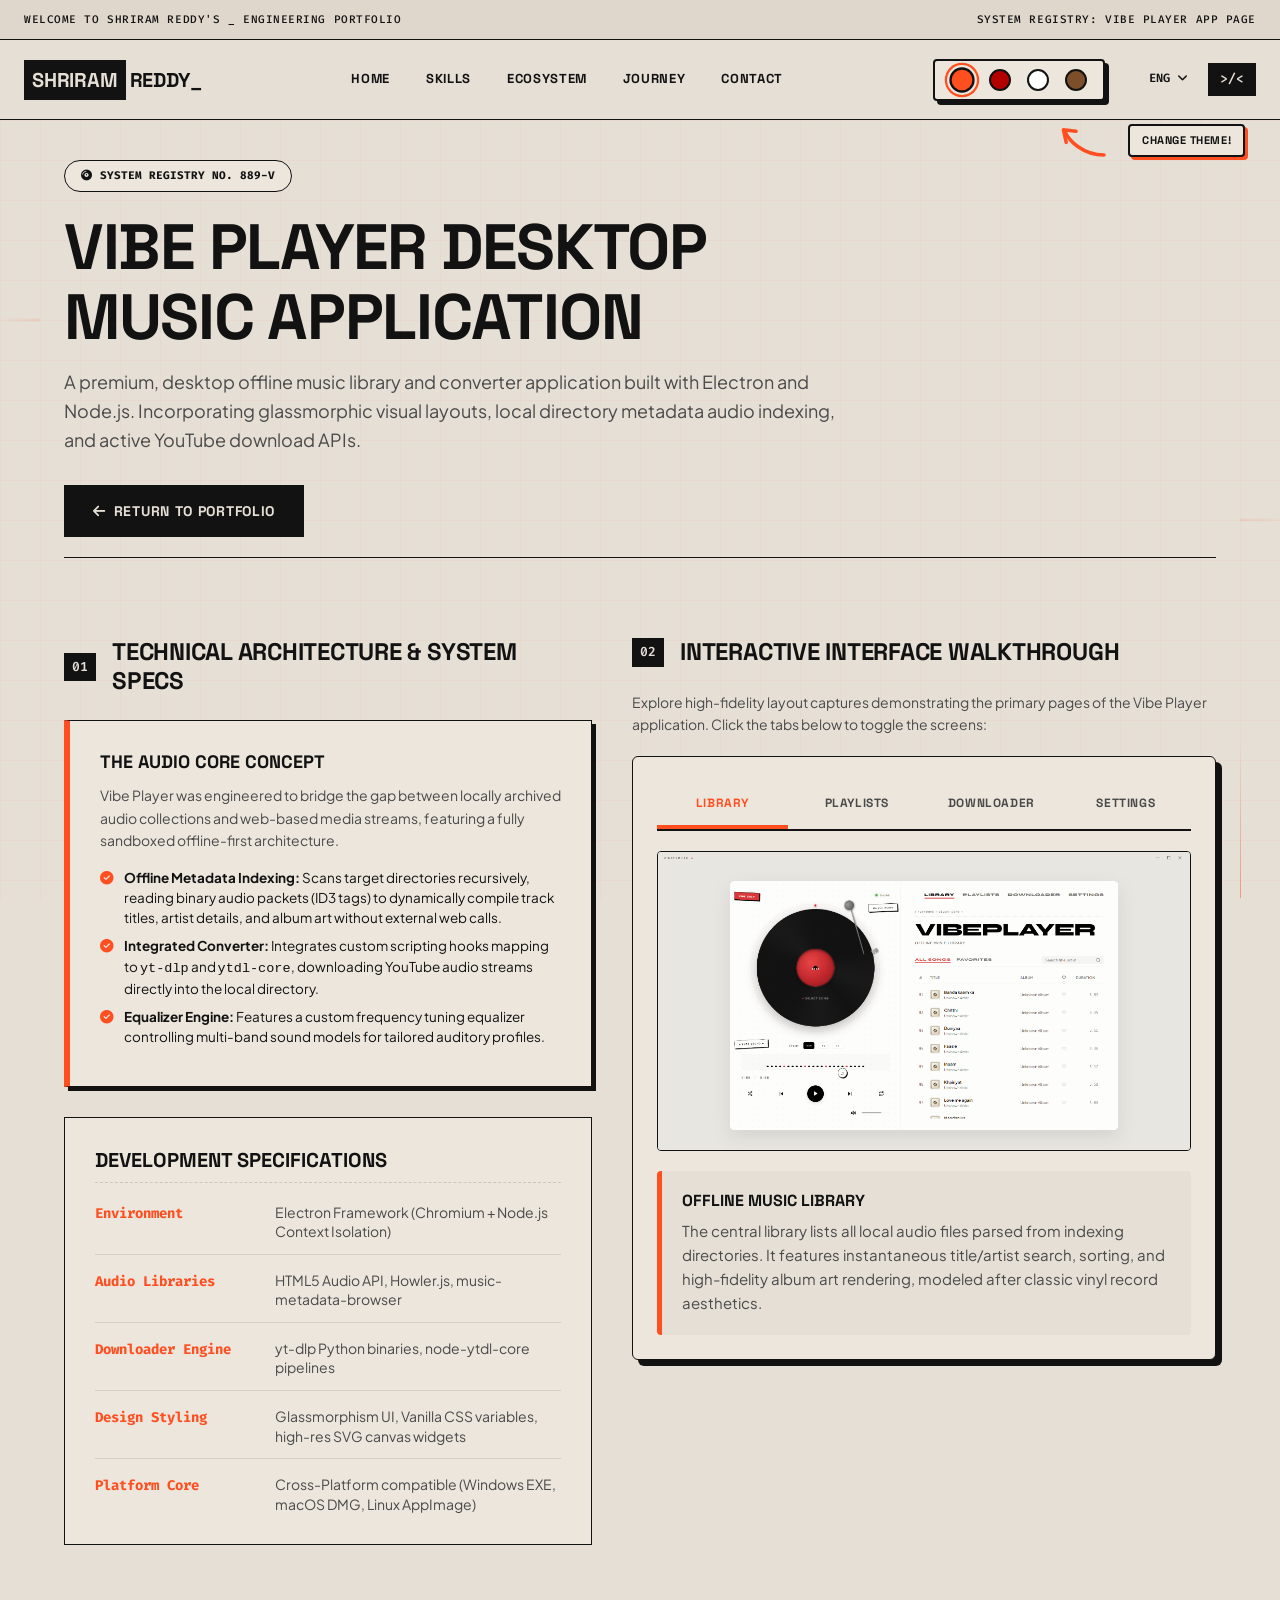
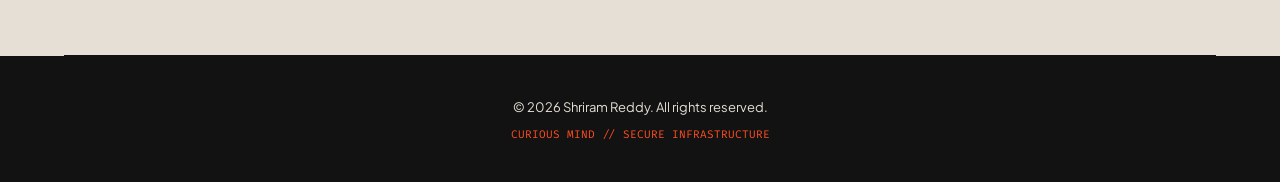
==== vibeplayer.html @ d9432ae5 "Add files via upload" ====
<!DOCTYPE html>
<html lang="en">

<head>
    <meta charset="UTF-8">
    <meta name="viewport" content="width=device-width, initial-scale=1.0">
    <title>Vibe Player Interface &amp; Specs | Shriram Reddy</title>
    <meta name="description"
        content="Interface walkthrough, specifications, and layout screenshots of Vibe Player desktop music application by Shriram Reddy.">
    
    <!-- Fonts -->
    <link rel="preconnect" href="https://fonts.googleapis.com">
    <link rel="preconnect" href="https://fonts.gstatic.com" crossorigin>
    <link
        href="https://fonts.googleapis.com/css2?family=Space+Grotesk:wght@400;500;600;700;800&family=Plus+Jakarta+Sans:wght@300;400;500;600;700;800&family=Fira+Code:wght@400;500;600&display=swap"
        rel="stylesheet">

    <!-- Icons -->
    <link rel="icon" type="image/png" href="images/favicon.png">
    <link rel="stylesheet" href="https://cdnjs.cloudflare.com/ajax/libs/font-awesome/6.4.0/css/all.min.css">

    <!-- Stylesheet -->
    <link rel="stylesheet" href="style.css">

    <style>
        /* Subpage-specific styling override/enhancement */
        .vibe-hero {
            padding: 40px 0 20px 0;
            border-bottom: var(--border-thin);
            text-align: left;
        }

        .vibe-hero-badge {
            display: inline-flex;
            align-items: center;
            gap: 8px;
            font-family: var(--ff-mono);
            font-size: 11px;
            font-weight: 700;
            border: var(--border-thin);
            background-color: var(--bg-card);
            padding: 6px 16px;
            border-radius: 30px;
            margin-bottom: 20px;
        }

        .vibe-hero h1 {
            font-size: 64px;
            line-height: 1.1;
            margin-bottom: 16px;
            letter-spacing: -0.02em;
        }

        .vibe-hero p {
            font-size: 18px;
            max-width: 800px;
            color: var(--text-secondary);
            margin-bottom: 30px;
        }

        .layout-editorial-split {
            display: grid;
            grid-template-columns: 0.95fr 1.05fr;
            gap: 40px;
            align-items: start;
        }

        /* Interactive Showcase Controller */
        .vibe-showcase-card {
            background-color: var(--bg-card);
            border: var(--border-thin);
            padding: 24px;
            box-shadow: 6px 6px 0 var(--border-color);
            margin-bottom: 30px;
            border-radius: 6px;
        }

        .vibe-tabs-container {
            display: flex;
            border-bottom: 2px solid var(--border-color);
            margin-bottom: 20px;
            gap: 4px;
        }

        .vibe-tab-btn {
            flex: 1;
            background: transparent;
            border: none;
            padding: 14px 8px;
            font-family: var(--ff-head);
            font-size: 12px;
            font-weight: 800;
            cursor: pointer;
            text-transform: uppercase;
            color: var(--text-secondary);
            border-bottom: 4px solid transparent;
            transition: var(--transition-fast);
            letter-spacing: 0.05em;
        }

        .vibe-tab-btn:hover {
            color: var(--accent-orange);
        }

        .vibe-tab-btn.active {
            color: var(--accent-orange);
            border-bottom-color: var(--accent-orange);
        }

        .showcase-display {
            border: var(--border-thin);
            overflow: hidden;
            background-color: #121212;
            margin-bottom: 20px;
            border-radius: 4px;
            position: relative;
        }

        .showcase-display img {
            width: 100%;
            height: auto;
            display: block;
            opacity: 1;
            transition: opacity 0.25s ease-in-out;
        }

        .showcase-info {
            font-size: 14px;
            line-height: 1.6;
            background-color: rgba(18, 18, 18, 0.03);
            padding: 20px;
            border-left: 5px solid var(--accent-orange);
            border-radius: 4px;
            min-height: 110px;
        }

        .showcase-info h4 {
            font-size: 16px;
            margin-bottom: 8px;
            color: var(--text-primary);
        }

        .showcase-info p {
            margin: 0;
            color: var(--text-secondary);
        }

        /* Tech Details Block */
        .tech-spec-card {
            background-color: var(--bg-card);
            border: var(--border-thin);
            padding: 30px;
            margin-bottom: 30px;
        }

        .tech-spec-card h3 {
            font-size: 20px;
            margin-bottom: 20px;
            border-bottom: 1px dashed rgba(18, 18, 18, 0.15);
            padding-bottom: 10px;
        }

        .specs-list {
            display: flex;
            flex-direction: column;
            gap: 16px;
        }

        .spec-item {
            display: grid;
            grid-template-columns: 180px 1fr;
            font-size: 14px;
            border-bottom: 1px solid rgba(18, 18, 18, 0.1);
            padding-bottom: 12px;
        }

        .spec-item:last-child {
            border-bottom: none;
            padding-bottom: 0;
        }

        .spec-label {
            font-family: var(--ff-mono);
            font-weight: 700;
            color: var(--accent-orange);
        }

        .spec-value {
            color: var(--text-secondary);
            line-height: 1.4;
        }

        .highlight-card {
            background-color: var(--bg-card);
            border: var(--border-thin);
            padding: 30px;
            border-left: 6px solid var(--accent-orange);
            box-shadow: 4px 4px 0 var(--border-color);
        }

        .highlight-card h4 {
            font-size: 18px;
            margin-bottom: 12px;
            color: var(--text-primary);
        }

        .highlight-card p {
            font-size: 14px;
            line-height: 1.6;
            margin-bottom: 16px;
        }

        .highlight-card ul {
            list-style-type: none;
            padding-left: 0;
        }

        .highlight-card li {
            margin-bottom: 8px;
            font-size: 13.5px;
            display: flex;
            align-items: flex-start;
            gap: 10px;
            line-height: 1.5;
        }

        .highlight-card li i {
            color: var(--accent-orange);
            margin-top: 4px;
        }

        @media (max-width: 992px) {
            .layout-editorial-split {
                grid-template-columns: 1fr;
                gap: 30px;
            }
            .vibe-hero h1 {
                font-size: 44px;
            }
        }
    </style>
</head>

<body class="neo-brutalist">

    <!-- Grid Data Pipelines Canvas -->
    <canvas id="gridPipelines"></canvas>

    <!-- Top Coordinates & Welcome Bar -->
    <div class="top-info-bar">
        <span class="info-welcome">WELCOME TO SHRIRAM REDDY'S _ ENGINEERING PORTFOLIO</span>
        <span class="info-contact">SYSTEM REGISTRY: VIBE PLAYER APP PAGE</span>
    </div>

    <!-- Main Navigation Header -->
    <header class="neo-header">
        <div class="header-inner">
            <a href="index.html#hero" class="brand-logo">
                <span class="logo-box">SHRIRAM</span><span>REDDY_</span>
            </a>

            <nav class="neo-nav" id="navMenu">
                <ul>
                    <li><a href="index.html#hero" class="nav-item">HOME</a></li>
                    <li><a href="index.html#skills" class="nav-item">SKILLS</a></li>
                    <li><a href="index.html#projects" class="nav-item active">ECOSYSTEM</a></li>
                    <li><a href="index.html#journey" class="nav-item">JOURNEY</a></li>
                    <li><a href="index.html#contact" class="nav-item">CONTACT</a></li>
                </ul>
            </nav>

            <div class="header-right-meta">
                <div class="theme-switcher-hint">
                    <svg class="hint-arrow" viewBox="0 0 50 30" fill="none" stroke="currentColor" stroke-width="2.5" stroke-linecap="round" stroke-linejoin="round">
                        <path d="M40 25 C 25 25, 15 15, 12 8" />
                        <path d="M20 8 L11 7 L13 16" />
                    </svg>
                    <div class="hint-box">Change Theme!</div>
                </div>
                <div class="theme-switcher">
                    <button class="theme-btn theme-btn-orange active" data-theme="orange" title="Orange Theme"></button>
                    <button class="theme-btn theme-btn-red" data-theme="red" title="Red Theme"></button>
                    <button class="theme-btn theme-btn-white" data-theme="white" title="Monochrome Theme"></button>
                    <button class="theme-btn theme-btn-brown" data-theme="brown" title="Coffee Brown Theme"></button>
                </div>
                <span class="meta-lang">ENG <i class="fa-solid fa-angle-down"></i></span>
                <span class="meta-code-symbol">&gt;/<span class="cursor-blink">&lt;</span></span>
            </div>

            <button class="nav-hamburger" id="navToggle" aria-label="Toggle Navigation Menu">
                <span class="burger-bar"></span>
                <span class="burger-bar"></span>
                <span class="burger-bar"></span>
            </button>
        </div>
    </header>

    <!-- Main Content Container -->
    <main class="page-container">

        <!-- Vibe Player Header Section -->
        <section class="vibe-hero scroll-reveal visible">
            <div class="vibe-hero-badge">
                <i class="fa-solid fa-compact-disc"></i> SYSTEM REGISTRY NO. 889-V
            </div>
            <h1>Vibe Player Desktop<br>Music Application</h1>
            <p>A premium, desktop offline music library and converter application built with Electron and Node.js. Incorporating glassmorphic visual layouts, local directory metadata audio indexing, and active YouTube download APIs.</p>
            <a href="index.html#projects" class="btn-neo btn-black"><i class="fa-solid fa-arrow-left"></i> Return to Portfolio</a>
        </section>

        <!-- Main Content Layout Split -->
        <div class="section-box scroll-reveal">
            <div class="layout-editorial-split">
                
                <!-- Left Column: Explanations & Tech Specs -->
                <div class="vibe-details-left">
                    <div class="section-badge-header" style="margin-bottom: 24px;">
                        <span class="badge-num">01</span>
                        <h2>Technical Architecture &amp; System Specs</h2>
                    </div>
                    
                    <div class="highlight-card" style="margin-bottom: 30px;">
                        <h4>The Audio Core Concept</h4>
                        <p>Vibe Player was engineered to bridge the gap between locally archived audio collections and web-based media streams, featuring a fully sandboxed offline-first architecture.</p>
                        
                        <ul>
                            <li>
                                <i class="fa-solid fa-circle-check"></i>
                                <div>
                                    <strong>Offline Metadata Indexing:</strong> Scans target directories recursively, reading binary audio packets (ID3 tags) to dynamically compile track titles, artist details, and album art without external web calls.
                                </div>
                            </li>
                            <li>
                                <i class="fa-solid fa-circle-check"></i>
                                <div>
                                    <strong>Integrated Converter:</strong> Integrates custom scripting hooks mapping to <code>yt-dlp</code> and <code>ytdl-core</code>, downloading YouTube audio streams directly into the local directory.
                                </div>
                            </li>
                            <li>
                                <i class="fa-solid fa-circle-check"></i>
                                <div>
                                    <strong>Equalizer Engine:</strong> Features a custom frequency tuning equalizer controlling multi-band sound models for tailored auditory profiles.
                                </div>
                            </li>
                        </ul>
                    </div>

                    <div class="tech-spec-card">
                        <h3>Development Specifications</h3>
                        <div class="specs-list">
                            <div class="spec-item">
                                <span class="spec-label">Environment</span>
                                <span class="spec-value">Electron Framework (Chromium + Node.js Context Isolation)</span>
                            </div>
                            <div class="spec-item">
                                <span class="spec-label">Audio Libraries</span>
                                <span class="spec-value">HTML5 Audio API, Howler.js, music-metadata-browser</span>
                            </div>
                            <div class="spec-item">
                                <span class="spec-label">Downloader Engine</span>
                                <span class="spec-value">yt-dlp Python binaries, node-ytdl-core pipelines</span>
                            </div>
                            <div class="spec-item">
                                <span class="spec-label">Design Styling</span>
                                <span class="spec-value">Glassmorphism UI, Vanilla CSS variables, high-res SVG canvas widgets</span>
                            </div>
                            <div class="spec-item">
                                <span class="spec-label">Platform Core</span>
                                <span class="spec-value">Cross-Platform compatible (Windows EXE, macOS DMG, Linux AppImage)</span>
                            </div>
                        </div>
                    </div>
                </div>

                <!-- Right Column: Interactive App Interface Showcase -->
                <div class="vibe-details-right">
                    <div class="section-badge-header" style="margin-bottom: 24px;">
                        <span class="badge-num">02</span>
                        <h2>Interactive Interface Walkthrough</h2>
                    </div>

                    <p style="margin-bottom: 20px; font-size: 14px;">Explore high-fidelity layout captures demonstrating the primary pages of the Vibe Player application. Click the tabs below to toggle the screens:</p>

                    <!-- Interactive Showcase Box -->
                    <div class="vibe-showcase-card">
                        <!-- Navigation Tabs -->
                        <div class="vibe-tabs-container" id="showcaseTabs">
                            <button class="vibe-tab-btn active" data-target="library">Library</button>
                            <button class="vibe-tab-btn" data-target="playlists">Playlists</button>
                            <button class="vibe-tab-btn" data-target="downloader">Downloader</button>
                            <button class="vibe-tab-btn" data-target="settings">Settings</button>
                        </div>

                        <!-- Image display screen -->
                        <div class="showcase-display">
                            <img id="showcaseImage" src="images/vibe_library.png" alt="Vibe Player Library Screen">
                        </div>

                        <!-- Caption details block -->
                        <div class="showcase-info" id="showcaseCaption">
                            <h4>Offline Music Library</h4>
                            <p>The central library lists all local audio files parsed from indexing directories. It features instantaneous title/artist search, sorting, and high-fidelity album art rendering, modeled after classic vinyl record aesthetics.</p>
                        </div>
                    </div>
                </div>

            </div>
        </div>

    </main>

    <!-- Footer -->
    <footer class="neo-footer">
        <div class="footer-inner">
            <p>&copy; 2026 Shriram Reddy. All rights reserved.</p>
            <p class="footer-motto">CURIOUS MIND // SECURE INFRASTRUCTURE</p>
        </div>
    </footer>

    <!-- Custom Follow-Along Cursor -->
    <div class="custom-cursor-circle" id="customCursorCircle">
        <div class="cursor-circle-inner"></div>
    </div>
    <div class="custom-cursor-dot" id="customCursorDot">
        <div class="cursor-dot-inner"></div>
    </div>

    <!-- Custom Script -->
    <script src="script.js"></script>

    <!-- Page Specific Script for Interactive Showcase -->
    <script>
        document.addEventListener("DOMContentLoaded", () => {
            const tabs = document.querySelectorAll(".vibe-tab-btn");
            const displayImg = document.getElementById("showcaseImage");
            const captionBox = document.getElementById("showcaseCaption");

            // Dataset mapping tabs to images and detailed textual captions
            const tabData = {
                library: {
                    src: "images/vibe_library.png",
                    title: "Offline Music Library",
                    text: "The central library lists all local audio files parsed from indexing directories. It features instantaneous title/artist search, sorting, and high-fidelity album art rendering, modeled after classic vinyl record aesthetics."
                },
                playlists: {
                    src: "images/vibe_playlists.png",
                    title: "Custom Compilations",
                    text: "Custom compilations section allows users to create, modify, and manage custom audio sequences. Perfect for grouping tracks locally without copying files on disk."
                },
                downloader: {
                    src: "images/vibe_downloader.png",
                    title: "YouTube Converter Downloader",
                    text: "The integrated YouTube converter downloads remote media streams directly via local backend scripts (running yt-dlp or ytdl-core hooks). It downloads audio files in high quality and automatically parses tags."
                },
                settings: {
                    src: "images/vibe_settings.png",
                    title: "Preferences & controls",
                    text: "Preferences page lets the user customize the visual player accent colors (red, green, cyan, orange, purple, dark) and tune audio frequency bands with a built-in sound engine equalizer (flat, bass boost, treble boost, vocal boost, electronic)."
                }
            };

            tabs.forEach(tab => {
                tab.addEventListener("click", () => {
                    const target = tab.getAttribute("data-target");
                    if (!tabData[target]) return;

                    // Update active button state
                    tabs.forEach(t => t.classList.remove("active"));
                    tab.classList.add("active");

                    // Fade out transition
                    displayImg.style.opacity = "0.1";

                    setTimeout(() => {
                        // Change image source and update caption content
                        displayImg.src = tabData[target].src;
                        displayImg.alt = `Vibe Player ${tabData[target].title} Screen`;
                        captionBox.innerHTML = `
                            <h4>${tabData[target].title}</h4>
                            <p>${tabData[target].text}</p>
                        `;
                        // Fade in transition
                        displayImg.style.opacity = "1";
                    }, 250);
                });
            });
        });
    </script>
</body>

</html>
---- style.css ----
/* ==========================================
   NEO-BRUTALIST VARIABLES & GLOBAL DEFAULTS
   ========================================== */
:root {
    --bg-base: #e6dfd5;
    --bg-card: #ece6dc;
    --bg-dark: #121212;
    --bg-terminal: #16181b;

    --text-primary: #121212;
    --text-secondary: #4a4a4a;
    --text-muted: #767676;
    --text-white: #f8f9fa;

    --accent-orange: #ff4e20;
    --accent-orange-hover: #e03b0f;
    --border-color: #121212;
    --border-thick: 2px solid var(--border-color);
    --border-thin: 1px solid var(--border-color);
    --grid-color: rgba(255, 78, 32, 0.04);

    --ff-head: 'Space Grotesk', sans-serif;
    --ff-mono: 'Fira Code', monospace;
    --ff-body: 'Plus Jakarta Sans', sans-serif;

    --transition-fast: 0.15s ease-out;
    --transition-smooth: 0.35s cubic-bezier(0.16, 1, 0.3, 1);
}

/* ==========================================
   THEME PALETTE OVERRIDES
   ========================================== */
/* Red Theme */
body.theme-red {
    --bg-base: #E5E5E5;
    --bg-card: #f0f0f0;
    --accent-orange: #b30000;
    --accent-orange-hover: #800000;
    --grid-color: rgba(179, 0, 0, 0.06);
}

/* White Theme (Monochrome) */
body.theme-white {
    --bg-base: #ffffff;
    --bg-card: #ffffff;
    --text-primary: #000000;
    --text-secondary: #1a1a1a;
    --text-muted: #666666;
    --accent-orange: #000000;
    --accent-orange-hover: #333333;
    --border-color: #000000;
    --grid-color: rgba(0, 0, 0, 0.05);
}

/* Brown Theme (Coffee Brown) */
body.theme-brown {
    --bg-base: #e6dfd5;
    --bg-card: #ece6dc;
    --accent-orange: #7d4e2a;
    --accent-orange-hover: #5c391e;
    --grid-color: rgba(125, 78, 42, 0.05);
}

* {
    margin: 0;
    padding: 0;
    box-sizing: border-box;
}

ul,
ol {
    list-style: none;
}

html {
    scroll-behavior: smooth;
    scroll-padding-top: 130px;
    background-color: var(--bg-base);
}

body {
    background-color: var(--bg-base);
    background-image:
        linear-gradient(var(--grid-color) 1px, transparent 1px),
        linear-gradient(90deg, var(--grid-color) 1px, transparent 1px);
    background-size: 40px 40px;
    background-attachment: fixed;
    color: var(--text-primary);
    font-family: var(--ff-body);
    line-height: 1.6;
    overflow-x: hidden;
    position: relative;
    isolation: isolate;
    /* Force canvas z-index -1 to render above body background */
}

/* Scrollbar styling matching the print aesthetic */
::-webkit-scrollbar {
    width: 8px;
    height: 8px;
}

::-webkit-scrollbar-track {
    background: var(--bg-base);
    border-left: var(--border-thin);
}

::-webkit-scrollbar-thumb {
    background: var(--border-color);
}

::-webkit-scrollbar-thumb:hover {
    background: var(--accent-orange);
}

/* Common Typography */
h1,
h2,
h3,
h4,
h5,
h6 {
    font-family: var(--ff-head);
    font-weight: 700;
    color: var(--text-primary);
    line-height: 1.2;
    text-transform: uppercase;
}

p {
    color: var(--text-secondary);
    font-size: 15px;
}

a {
    color: var(--text-primary);
    text-decoration: none;
    transition: var(--transition-fast);
}

/* ==========================================
   TOP INFO BAR & VERTICAL RIGHT SIDEBAR
   ========================================== */
.top-info-bar {
    width: 100%;
    height: 40px;
    background-color: #dfd7cc;
    border-bottom: var(--border-thin);
    display: flex;
    justify-content: space-between;
    align-items: center;
    padding: 0 24px;
    font-family: var(--ff-mono);
    font-size: 11px;
    font-weight: 500;
    letter-spacing: 0.05em;
    color: var(--text-primary);
    z-index: 1010;
}

/* Horizontal scrolling marquee banner inside hero */
.hero-marquee-banner {
    width: 100%;
    box-sizing: border-box;
    overflow: hidden;
    background-color: var(--bg-dark);
    color: #e6dfd5;
    border-top: var(--border-thin);
    border-bottom: var(--border-thin);
    padding: 14px 0;
    margin: 20px 0;
    display: flex;
    user-select: none;
}

.hero-marquee-track {
    display: flex;
    gap: 30px;
    animation: scroll-left 25s linear infinite;
    white-space: nowrap;
    min-width: 100%;
}

.hero-marquee-track span {
    font-family: var(--ff-mono);
    font-size: 11px;
    font-weight: 600;
    letter-spacing: 0.15em;
}

.hero-marquee-track .divider {
    color: var(--accent-orange);
    margin: 0 10px;
}

@keyframes scroll-left {
    0% {
        transform: translateX(0);
    }

    100% {
        transform: translateX(-50%);
    }
}

/* ==========================================
   MAIN NAVIGATION HEADER
   ========================================== */
.neo-header {
    position: sticky;
    top: 0;
    left: 0;
    width: 100%;
    height: 80px;
    background-color: var(--bg-base);
    border-bottom: var(--border-thin);
    z-index: 1000;
}

.header-inner {
    max-width: 1300px;
    height: 100%;
    margin: 0 auto;
    padding: 0 24px;
    display: flex;
    justify-content: space-between;
    align-items: center;
}

.brand-logo {
    display: flex;
    align-items: center;
    font-family: var(--ff-head);
    font-size: 20px;
    font-weight: 800;
    letter-spacing: -0.01em;
}

.logo-box {
    background-color: var(--bg-dark);
    color: var(--bg-base);
    padding: 4px 8px;
    margin-right: 4px;
    font-weight: 900;
}

.neo-nav ul {
    display: flex;
    gap: 4px;
    height: 100%;
}

.nav-item {
    font-family: var(--ff-head);
    font-weight: 700;
    font-size: 13px;
    letter-spacing: 0.05em;
    padding: 29px 16px;
    color: var(--text-primary);
    position: relative;
    display: inline-block;
}

.nav-item:hover,
.nav-item.active {
    color: var(--accent-orange);
}

/* Block indicator on active link matching CTA styling */
.nav-item::after {
    content: '';
    position: absolute;
    bottom: -1px;
    left: 16px;
    right: 16px;
    height: 4px;
    background-color: var(--accent-orange);
    transform: scaleX(0);
    transition: transform var(--transition-fast);
}

.nav-item.active::after,
.nav-item:hover::after {
    transform: scaleX(1);
}

.header-right-meta {
    position: relative;
    display: flex;
    align-items: center;
    gap: 20px;
    font-family: var(--ff-mono);
    font-size: 12px;
    font-weight: 600;
}

.theme-switcher-hint {
    position: absolute;
    top: 60px;
    left: 115px;
    display: flex;
    align-items: center;
    gap: 10px;
    pointer-events: none;
    transform-origin: left center;
    animation: hintFloat 1.8s ease-in-out infinite alternate;
    z-index: 1001;
    white-space: nowrap;
}

.hint-arrow {
    width: 70px;
    height: 44px;
    color: var(--accent-orange);
    flex-shrink: 0;
}

.hint-box {
    background-color: var(--bg-card);
    border: 2px solid var(--border-color);
    padding: 6px 12px;
    font-family: var(--ff-head);
    font-size: 11px;
    font-weight: 800;
    color: var(--text-primary);
    box-shadow: 3px 3px 0 var(--accent-orange);
    text-transform: uppercase;
    letter-spacing: 0.05em;
    border-radius: 4px;
}

@keyframes hintFloat {
    0% {
        transform: translateY(0) rotate(-3deg);
    }

    100% {
        transform: translateY(4px) rotate(1deg);
    }
}

.meta-lang {
    cursor: pointer;
    border-bottom: 1px solid transparent;
}

.meta-lang:hover {
    border-color: var(--border-color);
}

.meta-code-symbol {
    background-color: var(--bg-dark);
    color: var(--bg-base);
    padding: 6px 12px;
    font-size: 13px;
}

.cursor-blink {
    animation: blink 1.2s step-end infinite;
}

@keyframes blink {

    from,
    to {
        opacity: 1;
    }

    50% {
        opacity: 0;
    }
}

.nav-hamburger {
    display: none;
    flex-direction: column;
    justify-content: space-between;
    width: 24px;
    height: 16px;
    background: transparent;
    border: none;
    cursor: pointer;
}

.burger-bar {
    width: 100%;
    height: 2px;
    background-color: var(--text-primary);
    transition: var(--transition-fast);
}

/* ==========================================
   NEO-BRUTALIST BUTTONS & LAYOUT CORES
   ========================================== */
.btn-neo {
    display: inline-flex;
    align-items: center;
    justify-content: center;
    gap: 8px;
    padding: 14px 28px;
    font-family: var(--ff-head);
    font-weight: 800;
    font-size: 14px;
    text-transform: uppercase;
    letter-spacing: 0.05em;
    cursor: pointer;
    border: var(--border-thin);
    transition: transform var(--transition-fast), box-shadow var(--transition-fast);
}

.btn-orange {
    background-color: var(--accent-orange);
    color: var(--bg-base);
}

.btn-orange:hover {
    background-color: var(--bg-base);
    color: var(--text-primary);
    transform: translate(-3px, -3px);
    box-shadow: 4px 4px 0 var(--border-color);
}

.btn-black {
    background-color: var(--bg-dark);
    color: var(--bg-base);
}

.btn-black:hover {
    background-color: var(--bg-base);
    color: var(--text-primary);
    transform: translate(-3px, -3px);
    box-shadow: 4px 4px 0 var(--border-color);
}

.btn-block {
    width: 100%;
}

.page-container {
    max-width: 1200px;
    margin: 0 auto;
    padding: 0 24px;
    background-color: var(--bg-base);
    background-image:
        linear-gradient(var(--grid-color) 1px, transparent 1px),
        linear-gradient(90deg, var(--grid-color) 1px, transparent 1px);
    background-size: 40px 40px;
    background-attachment: fixed;
    position: relative;
    z-index: 1;
}

/* Sections */
.section-box {
    padding: 80px 0;
    border-bottom: var(--border-thin);
}

.section-badge-header {
    display: flex;
    align-items: center;
    gap: 16px;
    margin-bottom: 48px;
}

.badge-num {
    font-family: var(--ff-mono);
    font-size: 13px;
    font-weight: 600;
    background-color: var(--bg-dark);
    color: var(--bg-base);
    padding: 4px 8px;
}

.section-badge-header h2 {
    font-size: 24px;
    letter-spacing: -0.01em;
}

/* Scroll reveal utility classes */
.scroll-reveal {
    opacity: 0;
    transform: translateY(20px);
    transition: opacity 0.6s ease, transform 0.6s var(--transition-smooth);
}

.scroll-reveal.visible {
    opacity: 1;
    transform: translateY(0);
}

/* ==========================================
   HERO GRID LAYOUT SECTION
   ========================================== */
.hero-centered-section {
    display: flex;
    flex-direction: column;
    align-items: center;
    justify-content: center;
    text-align: center;
    border-bottom: var(--border-thin);
    padding: 40px 0 60px 0;
    position: relative;
    /* needed for absolute avatar positioning */
}

/* Hero Avatar Sticker — floats freely at bottom-left, above the marquee */
.hero-avatar-frame {
    position: absolute;
    left: -15px;
    bottom: 240px;
    /* sits above the marquee black strip */
    width: 350px;
    height: 300px;
    border: none;
    background-color: transparent;
    overflow: visible;
    z-index: 10;
    animation: avatarFloat 3s ease-in-out infinite alternate;
    filter: drop-shadow(2px 8px 12px rgba(0, 0, 0, 0.18));
}

.hero-avatar-img {
    width: 100%;
    height: 90%;
    object-fit: contain;
    display: block;
}

@keyframes avatarFloat {
    0% {
        transform: translateY(0px);
    }

    100% {
        transform: translateY(-8px);
    }
}



.hero-status-pill {
    display: inline-flex;
    align-items: center;
    gap: 8px;
    font-family: var(--ff-mono);
    font-size: 11px;
    font-weight: 700;
    border: var(--border-thin);
    background-color: var(--bg-card);
    padding: 6px 16px;
    border-radius: 30px;
    /* Rounded capsule tags */
    letter-spacing: 0.05em;
    color: var(--text-primary);
}

.status-dot-green {
    display: inline-block;
    width: 8px;
    height: 8px;
    border-radius: 50%;
    background-color: #28a745;
    animation: dotPulse 1.8s infinite;
}

@keyframes dotPulse {
    0% {
        transform: scale(0.95);
        opacity: 0.7;
    }

    50% {
        transform: scale(1.2);
        opacity: 1;
        box-shadow: 0 0 8px #28a745;
    }

    100% {
        transform: scale(0.95);
        opacity: 0.7;
    }
}

.hero-subtitle-tag {
    font-family: var(--ff-mono);
    font-size: 12px;
    font-weight: 600;
    letter-spacing: 0.15em;
    color: var(--text-muted);
    margin: 24px 0 16px 0;
}

.hero-name-title {
    font-family: var(--ff-head);
    font-size: 166px;
    font-weight: 800;
    line-height: 1.0;
    letter-spacing: -0.03em;
    color: var(--bg-dark);
    margin-bottom: 24px;
    text-transform: none;
    /* Keep natural casing from mockup */
}

.hero-core-paragraph {
    font-size: 20px;
    line-height: 1.5;
    color: var(--text-secondary);
    max-width: 720px;
    margin: 0 auto 36px auto;
    font-weight: 400;
}

.highlight-bold {
    font-weight: 700;
    color: var(--text-primary);
}

.highlight-italic {
    font-style: italic;
    color: var(--text-muted);
}

.hero-action-buttons {
    display: flex;
    justify-content: center;
    gap: 16px;
    margin-bottom: 32px;
}

/* Style action buttons to have capsule curves matching the mockup style */
.hero-action-buttons .btn-neo {
    border-radius: 30px;
}

.hero-social-circles {
    display: flex;
    justify-content: center;
    gap: 12px;
    margin-bottom: 24px;
}

.social-circle-btn {
    width: 44px;
    height: 44px;
    border-radius: 50%;
    border: var(--border-thin);
    background-color: var(--bg-card);
    color: var(--text-secondary);
    display: flex;
    align-items: center;
    justify-content: center;
    font-size: 16px;
    transition: transform var(--transition-fast), background-color var(--transition-fast), color var(--transition-fast), box-shadow var(--transition-fast);
}

.social-circle-btn:hover {
    transform: translateY(-3px);
    background-color: var(--bg-dark);
    color: var(--bg-base);
    box-shadow: 4px 4px 0 var(--accent-orange);
}

/* Bottom Stats Panel */
.hero-bottom-stats {
    width: 100%;
    display: grid;
    grid-template-columns: repeat(3, 1fr);
    border-top: var(--border-thin);
    margin-top: 40px;
    padding-top: 30px;
}

.stat-box {
    display: flex;
    flex-direction: column;
    padding: 10px 20px;
}

.stat-box.border-left {
    border-left: var(--border-thin);
}

.stat-number {
    font-family: var(--ff-mono);
    font-size: 40px;
    font-weight: 400;
    line-height: 1;
    color: var(--border-color);
}

.stat-label {
    font-family: var(--ff-head);
    font-size: 13px;
    font-weight: 700;
    color: var(--accent-orange);
    margin-top: 8px;
    text-transform: uppercase;
}

/* ==========================================
   SECTION 1: PROFILE EDITORIAL
   ========================================== */
.profile-layout-grid {
    display: grid;
    grid-template-columns: 1.2fr 0.8fr;
    gap: 40px;
}

.editorial-headline {
    font-size: 24px;
    margin-bottom: 16px;
    color: var(--text-primary);
}

.editorial-text {
    font-size: 16px;
    line-height: 1.7;
    margin-bottom: 40px;
}

.core-pillars-grid {
    display: grid;
    grid-template-columns: repeat(3, 1fr);
    gap: 20px;
}

.pillar-block {
    background-color: var(--bg-card);
    border: var(--border-thin);
    padding: 24px 20px;
}

.pillar-num {
    font-family: var(--ff-mono);
    font-size: 13px;
    color: var(--accent-orange);
    font-weight: 700;
    margin-bottom: 8px;
}

.pillar-block h4 {
    font-size: 15px;
    margin-bottom: 8px;
}

.pillar-block p {
    font-size: 12px;
    line-height: 1.5;
}

.editorial-profile-sidebar {
    background-color: var(--bg-card);
    border: var(--border-thin);
    padding: 30px;
    display: flex;
    flex-direction: column;
    align-items: center;
}

.sidebar-image-frame {
    width: 100%;
    aspect-ratio: 1 / 1;
    border: var(--border-thin);
    overflow: hidden;
    margin-bottom: 24px;
}

.sidebar-bio-img {
    width: 100%;
    height: 100%;
    object-fit: cover;
    filter: grayscale(0.2) contrast(1.05);
}

.profile-meta-sheet {
    width: 100%;
    margin-bottom: 24px;
}

.meta-row {
    display: flex;
    justify-content: space-between;
    padding: 10px 0;
    border-bottom: 1px dashed rgba(18, 18, 18, 0.15);
    font-size: 13px;
}

.meta-row:last-child {
    border-bottom: none;
}

.meta-row .m-label {
    font-family: var(--ff-mono);
    font-size: 10px;
    color: var(--text-muted);
}

.meta-row .m-value {
    font-weight: 600;
}

.editorial-quote-box {
    border-top: var(--border-thin);
    padding-top: 20px;
    width: 100%;
    text-align: center;
}

.editorial-quote {
    font-size: 13px;
    font-style: italic;
    color: var(--text-secondary);
}

/* ==========================================
   SECTION 2: PROJECTS ECOSYSTEM
   ========================================== */
.ecosystem-projects-grid {
    display: grid;
    grid-template-columns: repeat(2, 1fr);
    gap: 30px;
}

.neo-project-card {
    background-color: var(--bg-card);
    border: var(--border-thin);
    padding: 30px;
    display: flex;
    flex-direction: column;
    position: relative;
    transition: transform var(--transition-fast), box-shadow var(--transition-fast);
}

.neo-project-card:hover {
    transform: translate(-4px, -4px);
    box-shadow: 6px 6px 0 var(--border-color);
}

.card-full-span {
    grid-column: span 2;
}

.project-header-row {
    display: flex;
    justify-content: space-between;
    align-items: center;
    margin-bottom: 16px;
}

.project-id {
    font-family: var(--ff-mono);
    font-size: 11px;
    color: var(--text-muted);
}

.project-badge-tag {
    font-family: var(--ff-head);
    font-size: 10px;
    font-weight: 700;
    padding: 3px 10px;
    border: var(--border-thin);
    text-transform: uppercase;
}

.project-badge-tag.orange-bg {
    background-color: var(--accent-orange);
    color: var(--bg-base);
}

.project-badge-tag.black-bg {
    background-color: var(--bg-dark);
    color: var(--bg-base);
}

.neo-project-card h3 {
    font-size: 24px;
    margin-bottom: 12px;
}

.p-summary {
    font-size: 14px;
    margin-bottom: 24px;
}

.project-body-grid {
    display: grid;
    grid-template-columns: 1.1fr 0.9fr;
    gap: 30px;
    border-bottom: 1px dashed rgba(18, 18, 18, 0.15);
    padding-bottom: 24px;
    margin-bottom: 20px;
}

.p-specs-grid {
    display: grid;
    grid-template-columns: repeat(2, 1fr);
    gap: 16px;
}

.p-specs-grid .spec-col {
    background: rgba(18, 18, 18, 0.03);
    border-left: 2px solid var(--accent-orange);
    padding: 10px 14px;
}

.p-specs-grid h5 {
    font-size: 12px;
    color: var(--accent-orange);
    margin-bottom: 4px;
}

.p-specs-grid p {
    font-size: 11px;
    line-height: 1.4;
}

.p-timeline-pane h5 {
    font-family: var(--ff-mono);
    font-size: 11px;
    color: var(--text-muted);
    margin-bottom: 12px;
}

.project-phases-stepper {
    display: flex;
    flex-direction: column;
    gap: 10px;
}

.step-node {
    background-color: var(--bg-base);
    border: var(--border-thin);
    padding: 8px 12px;
    display: flex;
    flex-direction: column;
    font-size: 11px;
}

.step-node.active {
    background-color: var(--bg-dark);
    color: var(--bg-base);
}

.step-node.active p {
    color: var(--bg-card);
}

.step-node .s-badge {
    font-family: var(--ff-mono);
    font-size: 9px;
    margin-bottom: 2px;
}

.p-bullets-list {
    margin-bottom: 20px;
    display: flex;
    flex-direction: column;
    gap: 8px;
}

.p-bullets-list li {
    font-size: 13px;
    color: var(--text-secondary);
    display: flex;
    align-items: center;
    gap: 10px;
}

.p-bullets-list li i {
    color: var(--accent-orange);
}

.project-link-actions,
.project-app-links {
    margin-top: auto;
    margin-bottom: 20px;
    position: relative;
}


/* ── Card Click Hint: OUTSIDE LEFT (Zero Labs, Wi-Fi, Vibe Player) ── */
/* Arrow points RIGHT → into the card from outside the left border */
.card-hint-outside-left {
    position: absolute;
    right: calc(100% + 14px);
    /* sits just outside the left card edge */
    bottom: 68px;
    /* vertically aligned with link row area */
    display: flex;
    flex-direction: row;
    /* [label] [arrow→] */
    align-items: center;
    gap: 7px;
    pointer-events: none;
    white-space: nowrap;
    animation: cardHintFloat 1.9s ease-in-out infinite alternate;
}

/* ── Card Click Hint: INSIDE RIGHT MIRRORED (SeCom) ── */
/* Arrow points LEFT ← toward the link, label is to the right of arrow */
.card-hint-inside-right {
    position: absolute;
    right: 30px;
    /* inside the card, right padding area */
    bottom: 68px;
    /* vertically aligned with link row area */
    display: flex;
    flex-direction: row-reverse;
    /* [arrow←] [label] — mirrored layout */
    align-items: center;
    gap: 7px;
    pointer-events: none;
    white-space: nowrap;
    animation: cardHintFloat 1.9s ease-in-out infinite alternate;
}

.card-hint-arrow {
    width: 42px;
    height: 34px;
    color: var(--accent-orange);
    flex-shrink: 0;
}

.card-hint-label {
    background-color: var(--bg-card);
    border: 2px solid var(--border-color);
    padding: 4px 10px;
    font-family: var(--ff-head);
    font-size: 10px;
    font-weight: 800;
    color: var(--text-primary);
    box-shadow: 2px 2px 0 var(--accent-orange);
    text-transform: uppercase;
    letter-spacing: 0.06em;
    border-radius: 3px;
    white-space: nowrap;
}

@keyframes cardHintFloat {
    0% {
        transform: translateY(0px) rotate(-2deg);
    }

    100% {
        transform: translateY(3px) rotate(1deg);
    }
}


.link-neo-btn {
    font-family: var(--ff-head);
    font-size: 13px;
    font-weight: 700;
    color: var(--text-primary);
    border-bottom: 1px solid var(--border-color);
    padding-bottom: 2px;
    display: inline-flex;
    align-items: center;
    gap: 6px;
}

.link-neo-btn:hover {
    color: var(--accent-orange);
    border-color: var(--accent-orange);
}

.project-card-footer {
    border-top: 1px solid rgba(18, 18, 18, 0.1);
    padding-top: 16px;
    margin-top: auto;
}

.footer-tags {
    display: flex;
    flex-wrap: wrap;
    gap: 8px;
}

.p-tag {
    font-family: var(--ff-mono);
    font-size: 11px;
    background-color: var(--bg-base);
    border: var(--border-thin);
    padding: 2px 8px;
    color: var(--text-secondary);
}

/* ==========================================
   SECTION 3: TECHNICAL SKILLS MATRIX
   ========================================== */
.skills-filter-tabs {
    display: flex;
    justify-content: center;
    gap: 10px;
    margin-bottom: 40px;
}

.skill-filter-btn {
    background: transparent;
    border: var(--border-thin);
    color: var(--text-secondary);
    padding: 8px 20px;
    font-family: var(--ff-head);
    font-size: 13px;
    font-weight: 700;
    cursor: pointer;
    transition: var(--transition-fast);
}

.skill-filter-btn:hover {
    background-color: var(--bg-dark);
    color: var(--bg-base);
}

.skill-filter-btn.active {
    background-color: var(--bg-dark);
    color: var(--bg-base);
    box-shadow: 3px 3px 0 var(--accent-orange);
}

.neo-skills-grid {
    display: grid;
    grid-template-columns: repeat(3, 1fr);
    gap: 20px;
}

.skill-matrix-card {
    background-color: var(--bg-card);
    border: var(--border-thin);
    padding: 24px;
    display: flex;
    flex-direction: column;
}

.skill-matrix-card:hover {
    box-shadow: 4px 4px 0 var(--border-color);
}

.skill-header {
    display: flex;
    justify-content: space-between;
    align-items: center;
    margin-bottom: 12px;
}

.skill-header h4 {
    font-size: 15px;
}

.skill-level {
    font-family: var(--ff-mono);
    font-size: 12px;
    font-weight: 600;
    color: var(--accent-orange);
}

.skill-meter {
    width: 100%;
    height: 6px;
    background-color: var(--bg-base);
    border: var(--border-thin);
}

.skill-meter-fill {
    height: 100%;
    width: 0;
    background-color: var(--border-color);
    transition: width 1.2s cubic-bezier(0.16, 1, 0.3, 1);
}

.skill-matrix-card:hover .skill-meter-fill {
    background-color: var(--accent-orange);
}

/* ==========================================
   SECTION 4: JOURNEY & WIRE REPORTS
   ========================================== */
.journey-layouts-grid {
    display: grid;
    grid-template-columns: 1.05fr 1.05fr 0.9fr;
    gap: 35px;
}

.journey-sub-title {
    font-size: 18px;
    margin-bottom: 28px;
    display: flex;
    align-items: center;
    gap: 10px;
    border-bottom: var(--border-thin);
    padding-bottom: 10px;
    letter-spacing: -0.01em;
}

/* Vertical Timeline list */
.neo-timeline {
    position: relative;
    padding-left: 20px;
    border-left: 2px solid var(--border-color);
}

.timeline-block {
    position: relative;
    margin-bottom: 40px;
}

.timeline-block:last-child {
    margin-bottom: 0;
}

.block-indicator {
    position: absolute;
    left: -27px;
    top: 6px;
    width: 12px;
    height: 12px;
    border: 2px solid var(--border-color);
    background-color: var(--bg-base);
    border-radius: 50%;
}

.timeline-block.active .block-indicator {
    background-color: var(--accent-orange);
}

.block-years {
    font-family: var(--ff-mono);
    font-size: 11px;
    font-weight: 700;
    color: var(--accent-orange);
    display: block;
    margin-bottom: 4px;
}

.timeline-block h4 {
    font-size: 16px;
    margin-bottom: 4px;
}

.timeline-block .school {
    font-size: 13px;
    color: var(--text-secondary);
    margin-bottom: 10px;
}

.grade-badge {
    display: inline-block;
    font-family: var(--ff-mono);
    font-size: 10px;
    font-weight: 600;
    border: var(--border-thin);
    background-color: rgba(255, 78, 32, 0.05);
    color: var(--accent-orange);
    padding: 2px 8px;
    margin-bottom: 12px;
}

.timeline-block .description {
    font-size: 12px;
    line-height: 1.5;
}

/* Certs and Badges panels */
.certs-badge-matrix {
    display: grid;
    grid-template-columns: repeat(2, 1fr);
    gap: 12px;
    margin-bottom: 40px;
}

.cert-item-card {
    background-color: var(--bg-card);
    border: var(--border-thin);
    padding: 16px;
    display: flex;
    flex-direction: column;
    justify-content: center;
}

.cert-item-card:hover {
    box-shadow: 3px 3px 0 var(--border-color);
}

.cert-org {
    font-family: var(--ff-mono);
    font-size: 9px;
    color: var(--text-muted);
    margin-bottom: 4px;
}

.cert-item-card strong {
    font-size: 12px;
    line-height: 1.3;
}

/* Hackathons */
.neo-hacks-list {
    display: flex;
    flex-direction: column;
    gap: 16px;
}

.neo-hacks-list li {
    display: flex;
    gap: 16px;
    background-color: var(--bg-card);
    border: var(--border-thin);
    padding: 16px;
}

.neo-hacks-list li:hover {
    transform: translateX(4px);
}

.rank-tag {
    font-family: var(--ff-head);
    font-weight: 800;
    font-size: 11px;
    background-color: var(--accent-orange);
    color: var(--bg-base);
    padding: 4px 10px;
    height: fit-content;
    white-space: nowrap;
}

.hack-meta strong {
    font-size: 14px;
    display: block;
    margin-bottom: 4px;
}

.hack-meta p {
    font-size: 11px;
}

/* ==========================================
   SECTION 5: CONTACT TELEGRAPH DESK
   ========================================== */
.contact-editorial-layout {
    display: grid;
    grid-template-columns: 0.9fr 1.1fr;
    gap: 40px;
}

.coords-cards-group {
    display: flex;
    flex-direction: column;
    gap: 16px;
    margin: 30px 0;
}

.coord-info-block {
    background-color: var(--bg-card);
    border: var(--border-thin);
    padding: 18px;
    display: flex;
    align-items: center;
    gap: 16px;
}

.coord-icon {
    font-size: 20px;
    color: var(--bg-base);
    background-color: var(--bg-dark);
    width: 44px;
    height: 44px;
    display: flex;
    align-items: center;
    justify-content: center;
    border-radius: 50%;
}

.coord-val-wrap {
    display: flex;
    flex-direction: column;
}

.coord-label {
    font-family: var(--ff-mono);
    font-size: 10px;
    color: var(--text-muted);
}

.coord-val-wrap strong {
    font-size: 14px;
}

.email-copy-container {
    display: flex;
    align-items: center;
    gap: 10px;
}

.btn-copy-address {
    background: transparent;
    border: none;
    cursor: pointer;
    font-size: 12px;
}

.btn-copy-address:hover {
    color: var(--accent-orange);
}

.telegraph-social-links {
    display: flex;
    gap: 12px;
}

.social-neo-btn {
    flex: 1;
    background-color: var(--bg-card);
    border: var(--border-thin);
    padding: 12px;
    font-family: var(--ff-head);
    font-weight: 700;
    font-size: 13px;
    text-align: center;
    display: inline-flex;
    justify-content: center;
    align-items: center;
    gap: 6px;
}

.social-neo-btn:hover {
    background-color: var(--bg-dark);
    color: var(--bg-base);
    box-shadow: 3px 3px 0 var(--accent-orange);
}

/* Form block */
.dispatch-form-pane {
    background-color: var(--bg-card);
    border: var(--border-thin);
    display: flex;
    flex-direction: column;
}

.form-pane-header {
    background-color: var(--bg-dark);
    padding: 14px 20px;
    display: flex;
    justify-content: space-between;
    align-items: center;
    color: var(--bg-base);
    font-family: var(--ff-mono);
    font-size: 10px;
    font-weight: 600;
    letter-spacing: 0.05em;
}

.form-active-pulse {
    display: flex;
    align-items: center;
    color: var(--accent-orange);
}

.form-active-pulse .pulse-dot {
    background-color: var(--accent-orange);
    box-shadow: 0 0 10px var(--accent-orange);
}

.neo-dispatch-form {
    padding: 30px;
    display: flex;
    flex-direction: column;
    gap: 16px;
}

.form-element-wrap {
    display: flex;
    flex-direction: column;
    gap: 6px;
}

.neo-dispatch-form label {
    font-family: var(--ff-mono);
    font-size: 10px;
    font-weight: 600;
    color: var(--text-secondary);
}

.neo-dispatch-form input,
.neo-dispatch-form textarea {
    background-color: var(--bg-base);
    border: var(--border-thin);
    padding: 12px;
    color: var(--text-primary);
    font-family: var(--ff-body);
    font-size: 14px;
    outline: none;
}

.neo-dispatch-form input:focus,
.neo-dispatch-form textarea:focus {
    border-color: var(--accent-orange);
}

.form-row-double {
    display: grid;
    grid-template-columns: 1fr 1fr;
    gap: 16px;
}

.form-status {
    font-family: var(--ff-mono);
    font-size: 11px;
    text-align: center;
    margin-top: 10px;
}

.form-status.success {
    color: var(--accent-orange);
    font-weight: 700;
}

.form-status.error {
    color: #f24e24;
}

/* ==========================================
   FOOTER
   ========================================== */
.neo-footer {
    border-top: var(--border-thin);
    background-color: var(--bg-dark);
    padding: 40px 0;
    text-align: center;
    position: relative;
    z-index: 2;
}

.footer-inner {
    max-width: 1200px;
    margin: 0 auto;
    padding: 0 24px;
}

.neo-footer p {
    color: var(--bg-base);
    font-size: 13px;
}

.footer-motto {
    font-family: var(--ff-mono);
    font-size: 11px !important;
    color: var(--accent-orange) !important;
    margin-top: 8px;
}

/* ==========================================
   RESPONSIVE LAYOUTS & MOBILE SPACES
   ========================================== */
@media (max-width: 992px) {


    .hero-grid-section {
        grid-template-columns: 1fr;
        gap: 40px;
    }

    .hero-left-column {
        padding-right: 0;
        border-right: none;
    }

    .hero-right-column {
        padding-left: 0;
    }

    .hero-name-title {
        font-size: 72px;
    }

    .profile-layout-grid {
        grid-template-columns: 1fr;
    }

    .ecosystem-projects-grid {
        grid-template-columns: 1fr;
    }

    .card-full-span {
        grid-column: span 1;
    }

    .project-body-grid {
        grid-template-columns: 1fr;
    }

    .journey-layouts-grid {
        grid-template-columns: 1fr;
    }

    .contact-editorial-layout {
        grid-template-columns: 1fr;
    }
}

@media (max-width: 768px) {
    .top-info-bar {
        flex-direction: column;
        height: auto;
        padding: 10px;
        gap: 6px;
        text-align: center;
    }

    .nav-hamburger {
        display: flex;
    }

    .neo-nav {
        position: fixed;
        top: 120px;
        /* Accounts for top-bar + header */
        left: 0;
        width: 100%;
        height: calc(100vh - 120px);
        background-color: var(--bg-base);
        border-top: var(--border-thin);
        padding: 40px 24px;
        transform: translateX(-100%);
        transition: transform 0.3s ease-in-out;
        z-index: 999;
    }

    .neo-nav.open {
        transform: translateX(0);
    }

    .neo-nav ul {
        flex-direction: column;
        gap: 24px;
        align-items: center;
        height: auto;
    }

    .nav-item {
        font-size: 18px;
        padding: 10px 0;
    }

    .nav-item::after {
        display: none;
    }

    .header-right-meta {
        display: none;
    }

    .hero-name-title {
        font-size: 48px;
    }

    .neo-skills-grid {
        grid-template-columns: repeat(2, 1fr);
    }
}

@media (max-width: 576px) {
    .neo-skills-grid {
        grid-template-columns: 1fr;
    }

    .certs-badge-matrix {
        grid-template-columns: 1fr;
    }

    .hero-actions {
        flex-direction: column;
    }

    .hero-actions .btn-neo {
        width: 100%;
    }

    .core-pillars-grid {
        grid-template-columns: 1fr;
    }

    .input-row {
        grid-template-columns: 1fr;
        gap: 0;
    }

    .form-row-double {
        grid-template-columns: 1fr;
        gap: 0;
    }

    .hero-bottom-stats {
        grid-template-columns: 1fr;
        gap: 20px;
    }

    .stat-box.border-left {
        border-left: none;
        border-top: var(--border-thin);
        padding-top: 20px;
    }
}

/* Custom Spacing Divider */
.neo-divider {
    border: none;
    border-top: 1px solid rgba(18, 18, 18, 0.15);
    margin: 50px 0;
}

.journey-minimal-intro {
    font-size: 16px;
    line-height: 1.5;
    color: var(--text-secondary);
    margin-bottom: 40px;
    font-family: var(--ff-body);
    max-width: 800px;
}

/* ==========================================
   CUSTOM MOUSE CURSOR OVERRIDES
   ========================================== */
.custom-cursor-circle,
.custom-cursor-dot {
    display: none;
}

@media (pointer: fine),
(any-pointer: fine) {

    body.custom-cursor-enabled,
    body.custom-cursor-enabled * {
        cursor: none !important;
    }

    .custom-cursor-circle {
        display: block;
        position: fixed;
        top: 0;
        left: 0;
        transform: translate3d(0, 0, 0);
        pointer-events: none;
        z-index: 9999;
        opacity: 0;
        transition: opacity 0.3s ease;
    }

    .cursor-circle-inner {
        width: 32px;
        height: 32px;
        border: 2px solid var(--border-color);
        background-color: transparent;
        border-radius: 50%;
        transform: translate(-50%, -50%);
        box-sizing: border-box;
        transition: width 0.25s cubic-bezier(0.25, 1, 0.5, 1),
            height 0.25s cubic-bezier(0.25, 1, 0.5, 1),
            background-color 0.25s ease,
            border-color 0.25s ease,
            box-shadow 0.25s ease,
            transform 0.25s cubic-bezier(0.25, 1, 0.5, 1);
    }

    .custom-cursor-dot {
        display: block;
        position: fixed;
        top: 0;
        left: 0;
        transform: translate3d(0, 0, 0);
        pointer-events: none;
        z-index: 10000;
        opacity: 0;
        transition: opacity 0.3s ease;
    }

    .cursor-dot-inner {
        width: 6px;
        height: 6px;
        background-color: var(--accent-orange);
        border-radius: 50%;
        transform: translate(-50%, -50%);
        box-sizing: border-box;
        transition: transform 0.25s cubic-bezier(0.25, 1, 0.5, 1),
            background-color 0.25s ease;
    }

    /* Visibility toggles controlled by JS */
    .custom-cursor-circle.visible,
    .custom-cursor-dot.visible {
        opacity: 1;
    }

    /* Expanding hover states */
    .custom-cursor-circle.hovered .cursor-circle-inner {
        width: 52px;
        height: 52px;
        background-color: rgba(255, 78, 32, 0.15);
        border-color: var(--accent-orange);
        box-shadow: 0 0 15px rgba(255, 78, 32, 0.25);
    }

    .custom-cursor-dot.hovered .cursor-dot-inner {
        transform: translate(-50%, -50%) scale(1.6);
        background-color: var(--accent-orange);
    }

    /* Click Active States */
    .custom-cursor-circle.active .cursor-circle-inner {
        width: 24px;
        height: 24px;
        background-color: rgba(255, 78, 32, 0.35);
        border-color: var(--accent-orange);
        transform: translate(-50%, -50%) scale(0.85);
    }

    .custom-cursor-dot.active .cursor-dot-inner {
        transform: translate(-50%, -50%) scale(0.6);
    }
}

/* ==========================================
   GRID PIPELINES CANVAS ANIMATION
   ========================================== */
#gridPipelines {
    position: fixed;
    top: 0;
    left: 0;
    width: 100%;
    height: 100%;
    pointer-events: none;
    z-index: -1;
}

/* ==========================================
   THEME SWITCHER HEADER CONTROL
   ========================================== */
.theme-switcher {
    display: flex;
    gap: 16px;
    align-items: center;
    margin-right: 24px;
    border: 2px solid var(--border-color);
    padding: 8px 16px;
    background-color: var(--bg-card);
    box-shadow: 4px 4px 0 var(--border-color);
    border-radius: 4px;
}

.theme-btn {
    width: 22px;
    height: 22px;
    border-radius: 50%;
    border: 2px solid var(--border-color);
    padding: 0;
    cursor: pointer;
    position: relative;
    transition: transform 0.2s ease, box-shadow 0.2s ease;
}

.theme-btn:hover {
    transform: scale(1.15);
}

.theme-btn.active {
    transform: scale(1.15);
    box-shadow: 0 0 0 2px var(--bg-card), 0 0 0 4px var(--accent-orange);
}

.theme-btn-orange {
    background-color: #ff4e20;
}

.theme-btn-red {
    background-color: #b30000;
}

.theme-btn-white {
    background-color: #ffffff;
    border: 2px solid #121212;
}

.theme-btn-brown {
    background-color: #7d4e2a;
}
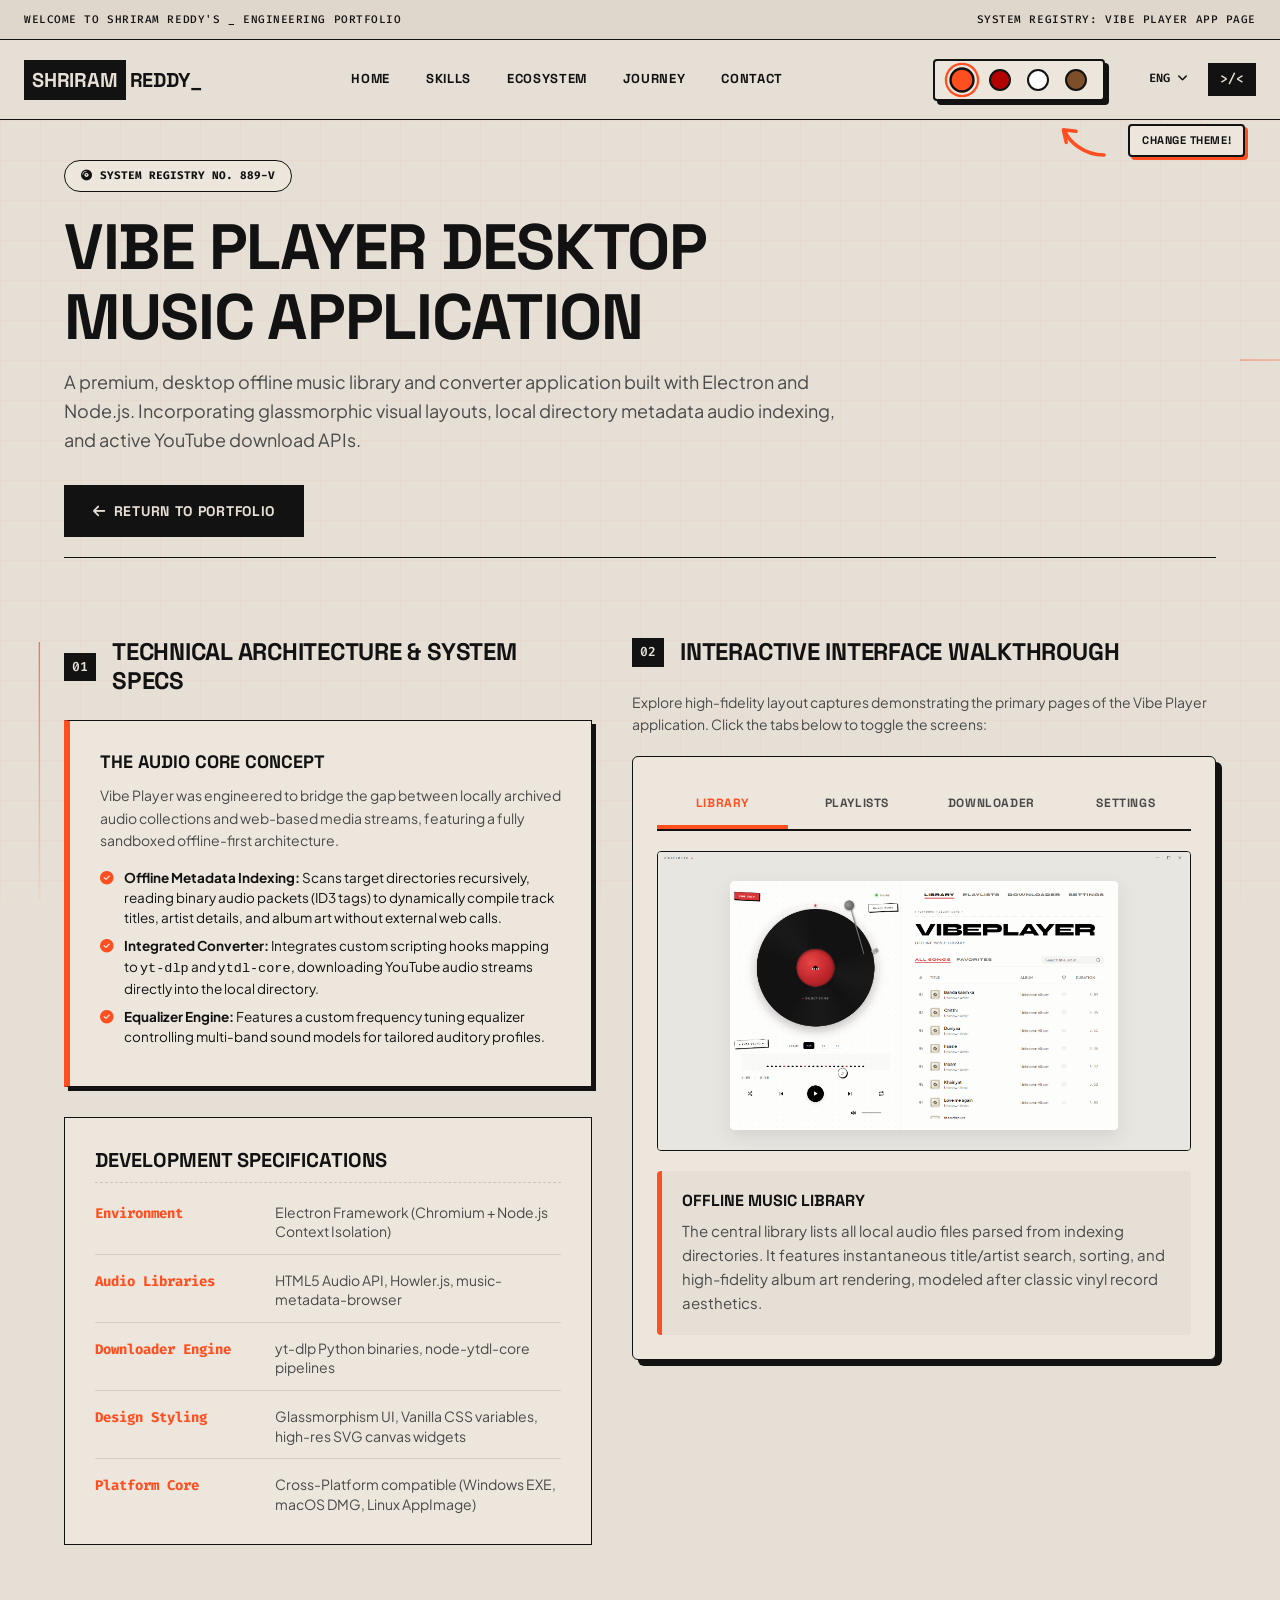
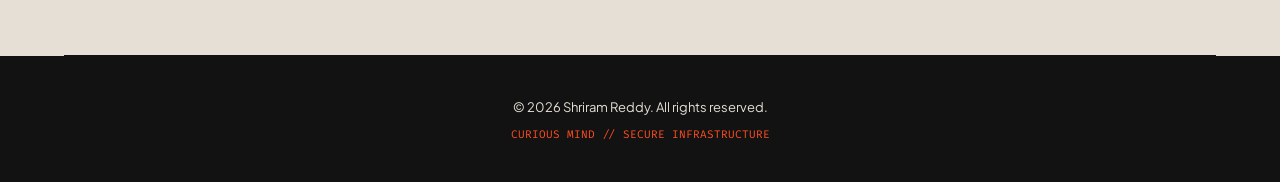
==== commit 3c7ed320: "Add multiple favicon and icon links to HTML" ====
--- a/vibeplayer.html
+++ b/vibeplayer.html
@@ -16,7 +16,10 @@
         rel="stylesheet">
 
     <!-- Icons -->
-    <link rel="icon" type="image/png" href="images/favicon.png">
+    <link rel="icon" type="image/png" sizes="32x32" href="images/favicon-32x32.png">
+    <link rel="icon" type="image/png" sizes="16x16" href="images/favicon-16x16.png">
+    <link rel="apple-touch-icon" sizes="180x180" href="images/apple-touch-icon.png">
+    <link rel="manifest" href="site.webmanifest">
     <link rel="stylesheet" href="https://cdnjs.cloudflare.com/ajax/libs/font-awesome/6.4.0/css/all.min.css">
 
     <!-- Stylesheet -->
--- a/style.css
+++ b/style.css
@@ -976,21 +976,22 @@
 .project-app-links {
     margin-top: auto;
     margin-bottom: 20px;
+    padding-top: 30px; /* Reserves room for absolute card hints above the link */
     position: relative;
 }
 
 
-/* ── Card Click Hint: OUTSIDE LEFT (Zero Labs, Wi-Fi, Vibe Player) ── */
-/* Arrow points RIGHT → into the card from outside the left border */
-.card-hint-outside-left {
+/* ── Card Click Hint: INSIDE LEFT (Zero Labs, Wi-Fi, Vibe Player) ── */
+/* Arrow points RIGHT-DOWN ↘ toward the link, label is to the left of arrow */
+.card-hint-inside-left {
     position: absolute;
-    right: calc(100% + 14px);
-    /* sits just outside the left card edge */
-    bottom: 68px;
-    /* vertically aligned with link row area */
+    left: 0;
+    /* sits inside the card aligned with left edge of content */
+    bottom: 28px;
+    /* floats above the link button */
     display: flex;
     flex-direction: row;
-    /* [label] [arrow→] */
+    /* [label] [arrow] */
     align-items: center;
     gap: 7px;
     pointer-events: none;
@@ -999,16 +1000,16 @@
 }
 
 /* ── Card Click Hint: INSIDE RIGHT MIRRORED (SeCom) ── */
-/* Arrow points LEFT ← toward the link, label is to the right of arrow */
+/* Arrow points LEFT-DOWN ↙ toward the link, label is to the right of arrow */
 .card-hint-inside-right {
     position: absolute;
-    right: 30px;
-    /* inside the card, right padding area */
-    bottom: 68px;
-    /* vertically aligned with link row area */
+    right: 0;
+    /* inside the card, aligned to the right edge of content */
+    bottom: 28px;
+    /* floats above the link button */
     display: flex;
     flex-direction: row-reverse;
-    /* [arrow←] [label] — mirrored layout */
+    /* [arrow] [label] — mirrored layout */
     align-items: center;
     gap: 7px;
     pointer-events: none;
@@ -1554,7 +1555,14 @@
    RESPONSIVE LAYOUTS & MOBILE SPACES
    ========================================== */
 @media (max-width: 992px) {
-
+    .hero-avatar-frame {
+        position: relative;
+        left: auto;
+        bottom: auto;
+        width: 240px;
+        height: 220px;
+        margin: 0 auto 30px auto;
+    }
 
     .hero-grid-section {
         grid-template-columns: 1fr;
@@ -1600,6 +1608,12 @@
 }
 
 @media (max-width: 768px) {
+    .hero-avatar-frame {
+        width: 200px;
+        height: 180px;
+        margin: 0 auto 24px auto;
+    }
+
     .top-info-bar {
         flex-direction: column;
         height: auto;
@@ -1661,6 +1675,12 @@
 }
 
 @media (max-width: 576px) {
+    .hero-avatar-frame {
+        width: 160px;
+        height: 150px;
+        margin: 0 auto 20px auto;
+    }
+
     .neo-skills-grid {
         grid-template-columns: 1fr;
     }
@@ -1883,4 +1903,4 @@
 
 .theme-btn-brown {
     background-color: #7d4e2a;
-}+}
